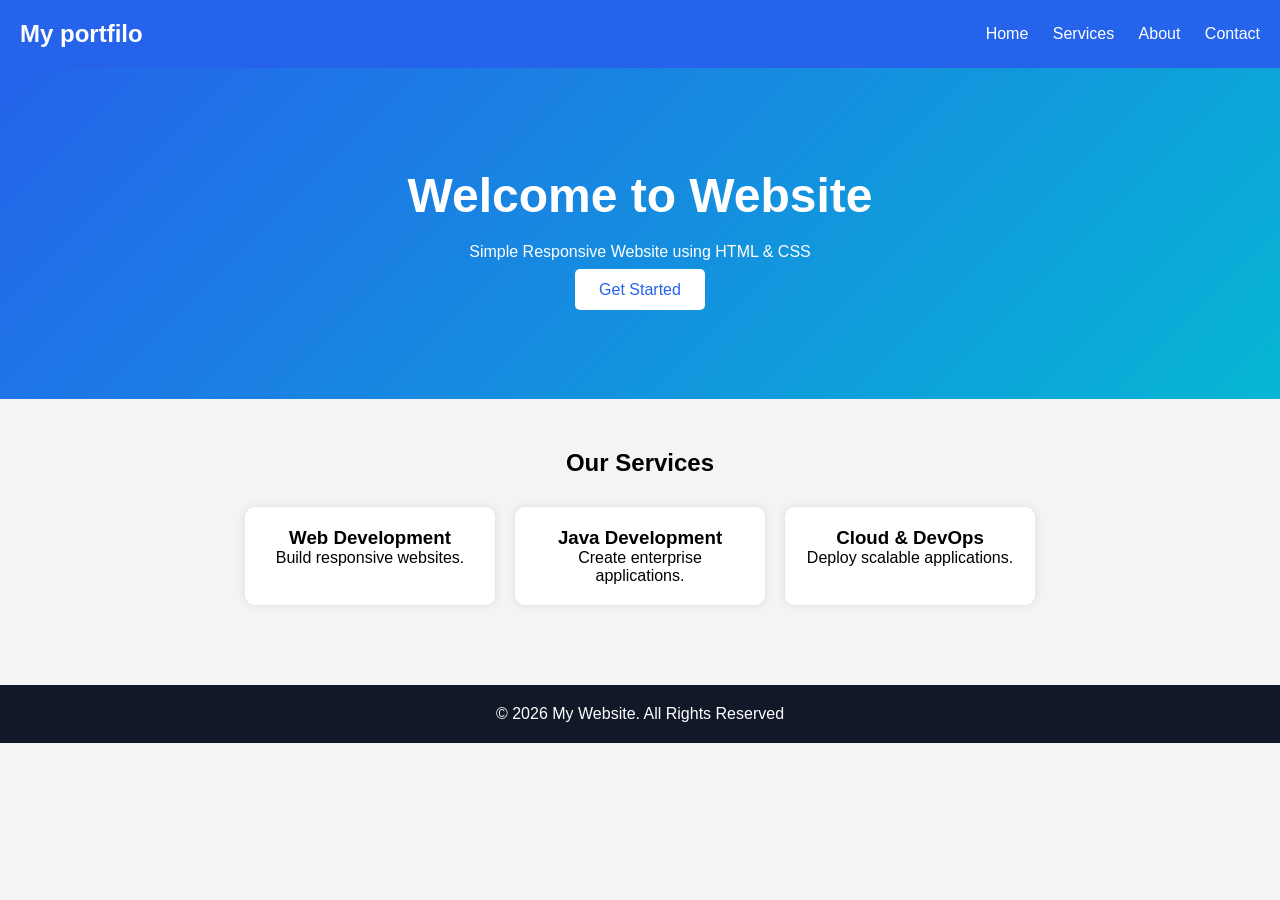
==== index.html @ 6df9118c "Fix footer copyright message formatting" ====
<!DOCTYPE html>
<html lang="en">
<head>
<meta charset="UTF-8">
<meta name="viewport" content="width=device-width, initial-scale=1.0">
<title>My Websit</title>

<style>
*{
    margin:0;
    padding:0;
    box-sizing:border-box;
    font-family:Arial,sans-serif;
}

body{
    background:#f4f4f4;
}

header{
    background:#2563eb;
    color:white;
    padding:20px;
    display:flex;
    justify-content:space-between;
    align-items:center;
}

nav a{
    color:white;
    text-decoration:none;
    margin-left:20px;
}

.hero{
    text-align:center;
    padding:100px 20px;
    background:linear-gradient(135deg,#2563eb,#06b6d4);
    color:white;
}

.hero h1{
    font-size:3rem;
}

.hero p{
    margin:20px 0;
}

.btn{
    background:white;
    color:#2563eb;
    padding:12px 24px;
    border-radius:5px;
    text-decoration:none;
}

.services{
    padding:50px 20px;
    text-align:center;
}

.cards{
    display:flex;
    justify-content:center;
    gap:20px;
    flex-wrap:wrap;
    margin-top:30px;
}

.card{
    background:white;
    padding:20px;
    width:250px;
    border-radius:10px;
    box-shadow:0 0 10px rgba(0,0,0,0.1);
}

footer{
    background:#111827;
    color:white;
    text-align:center;
    padding:20px;
    margin-top:30px;
}
</style>
</head>

<body>

<header>
    <h2>My portfilo</h2>

    <nav>
        <a href="#">Home</a>
        <a href="#">Services</a>
        <a href="#">About</a>
        <a href="#">Contact</a>
    </nav>
</header>

<section class="hero">
    <h1>Welcome to  Website</h1>
    <p>Simple Responsive Website using HTML & CSS</p>
    <a href="#" class="btn">Get Started</a>
</section>

<section class="services">
    <h2>Our Services</h2>

    <div class="cards">
        <div class="card">
            <h3>Web Development</h3>
            <p>Build responsive websites.</p>
        </div>

        <div class="card">
            <h3>Java Development</h3>
            <p>Create enterprise applications.</p>
        </div>

        <div class="card">
            <h3>Cloud & DevOps</h3>
            <p>Deploy scalable applications.</p>
        </div>
    </div>
</section>

<footer>
    <p>© 2026 My Website. All Rights Reserved</p>
</footer>

</body>
</html>
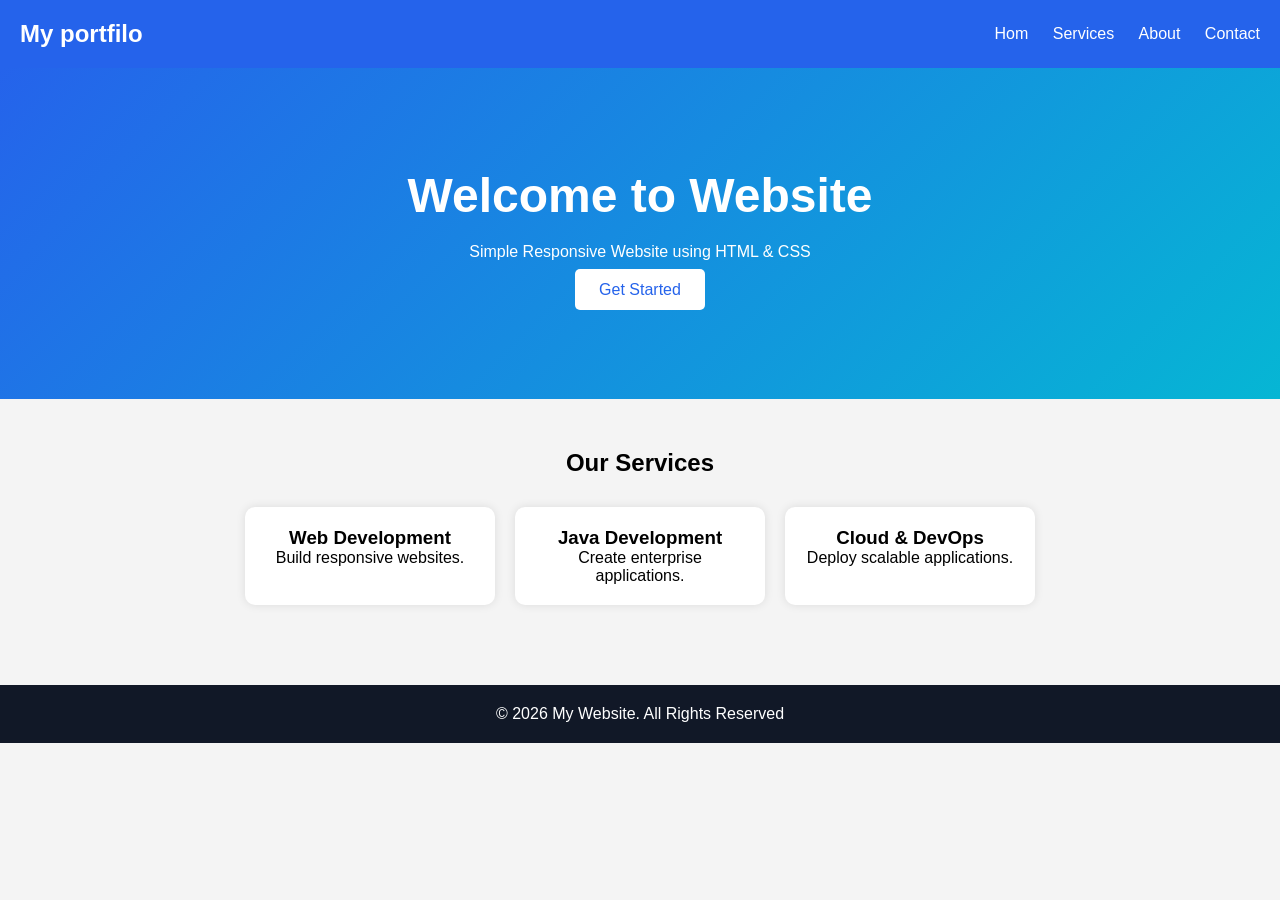
==== commit ccd22465: "Fix typo in navigation link from 'Home' to 'Hom'" ====
--- a/index.html
+++ b/index.html
@@ -3,7 +3,7 @@
 <head>
 <meta charset="UTF-8">
 <meta name="viewport" content="width=device-width, initial-scale=1.0">
-<title>My Websit</title>
+<title>My Website</title>
 
 <style>
 *{
@@ -92,7 +92,7 @@
     <h2>My portfilo</h2>
 
     <nav>
-        <a href="#">Home</a>
+        <a href="#">Hom</a>
         <a href="#">Services</a>
         <a href="#">About</a>
         <a href="#">Contact</a>
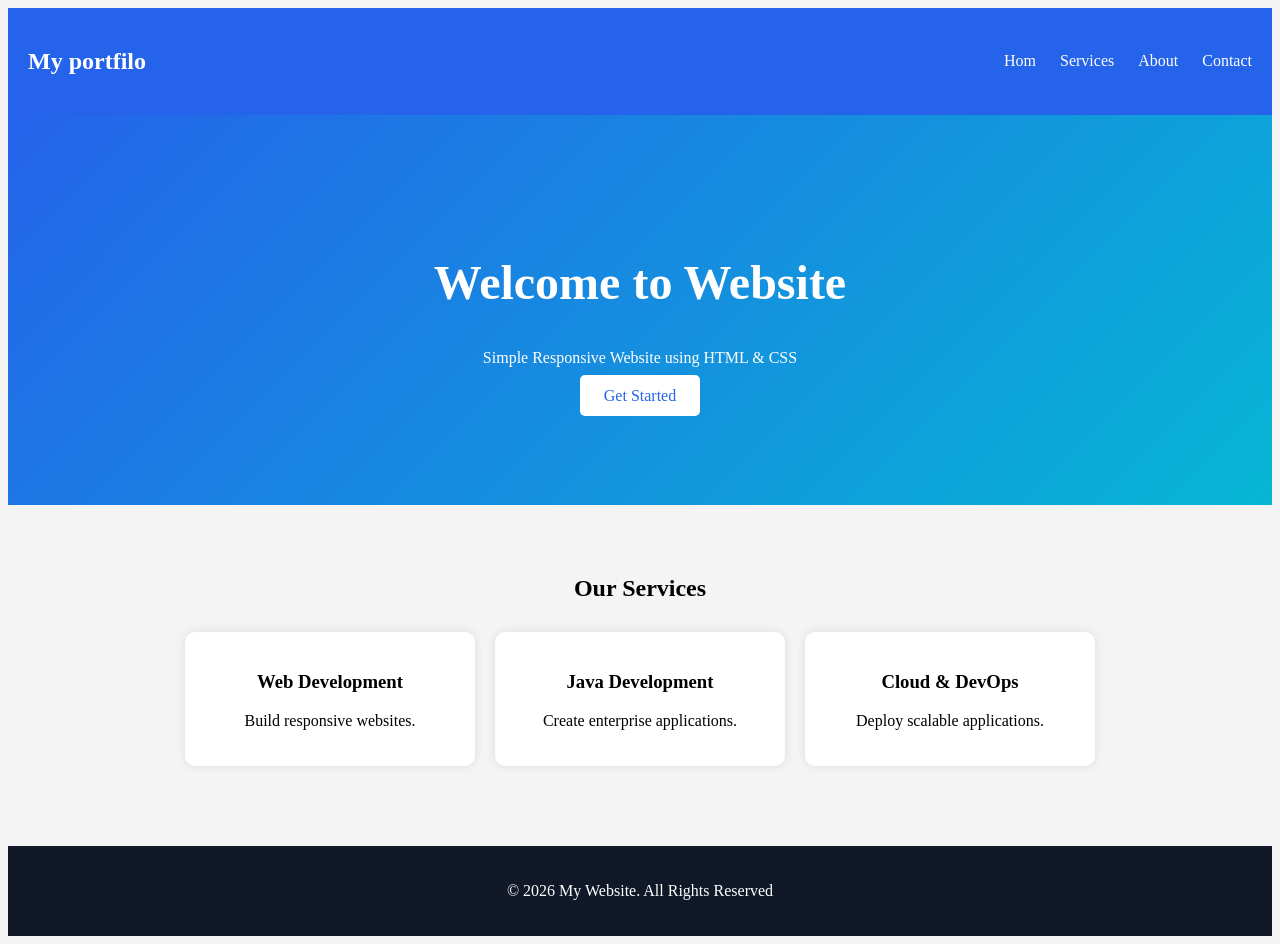
==== commit fbcde47e: "Fix style tag syntax in index.html" ====
--- a/index.html
+++ b/index.html
@@ -5,7 +5,7 @@
 <meta name="viewport" content="width=device-width, initial-scale=1.0">
 <title>My Website</title>
 
-<style>
+<style>//
 *{
     margin:0;
     padding:0;
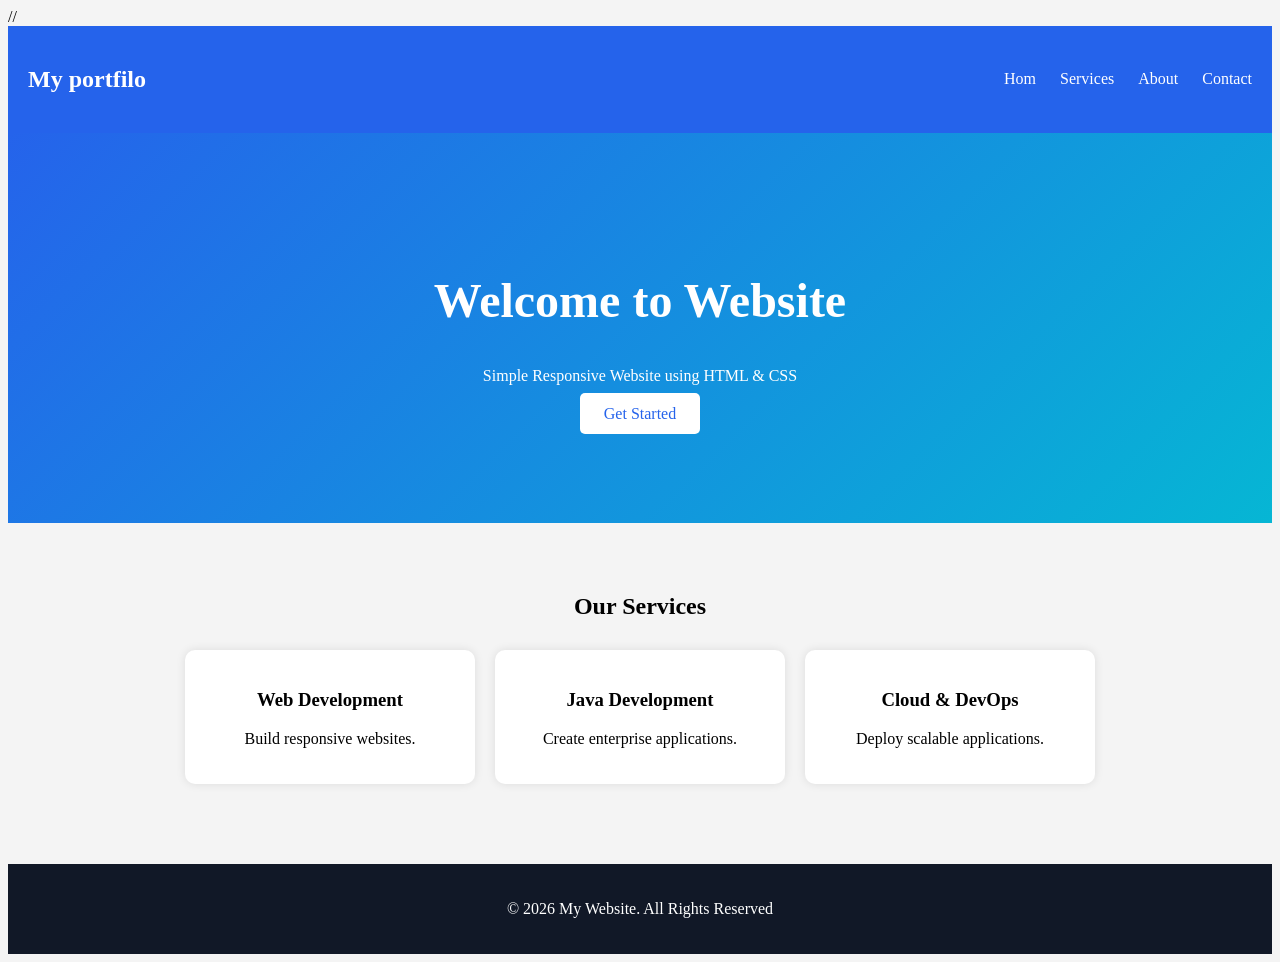
==== commit 189ea4e2: "Fix HTML syntax error in index.html" ====
--- a/index.html
+++ b/index.html
@@ -1,5 +1,5 @@
 <!DOCTYPE html>
-<html lang="en">
+<html lang="en">//
 <head>
 <meta charset="UTF-8">
 <meta name="viewport" content="width=device-width, initial-scale=1.0">
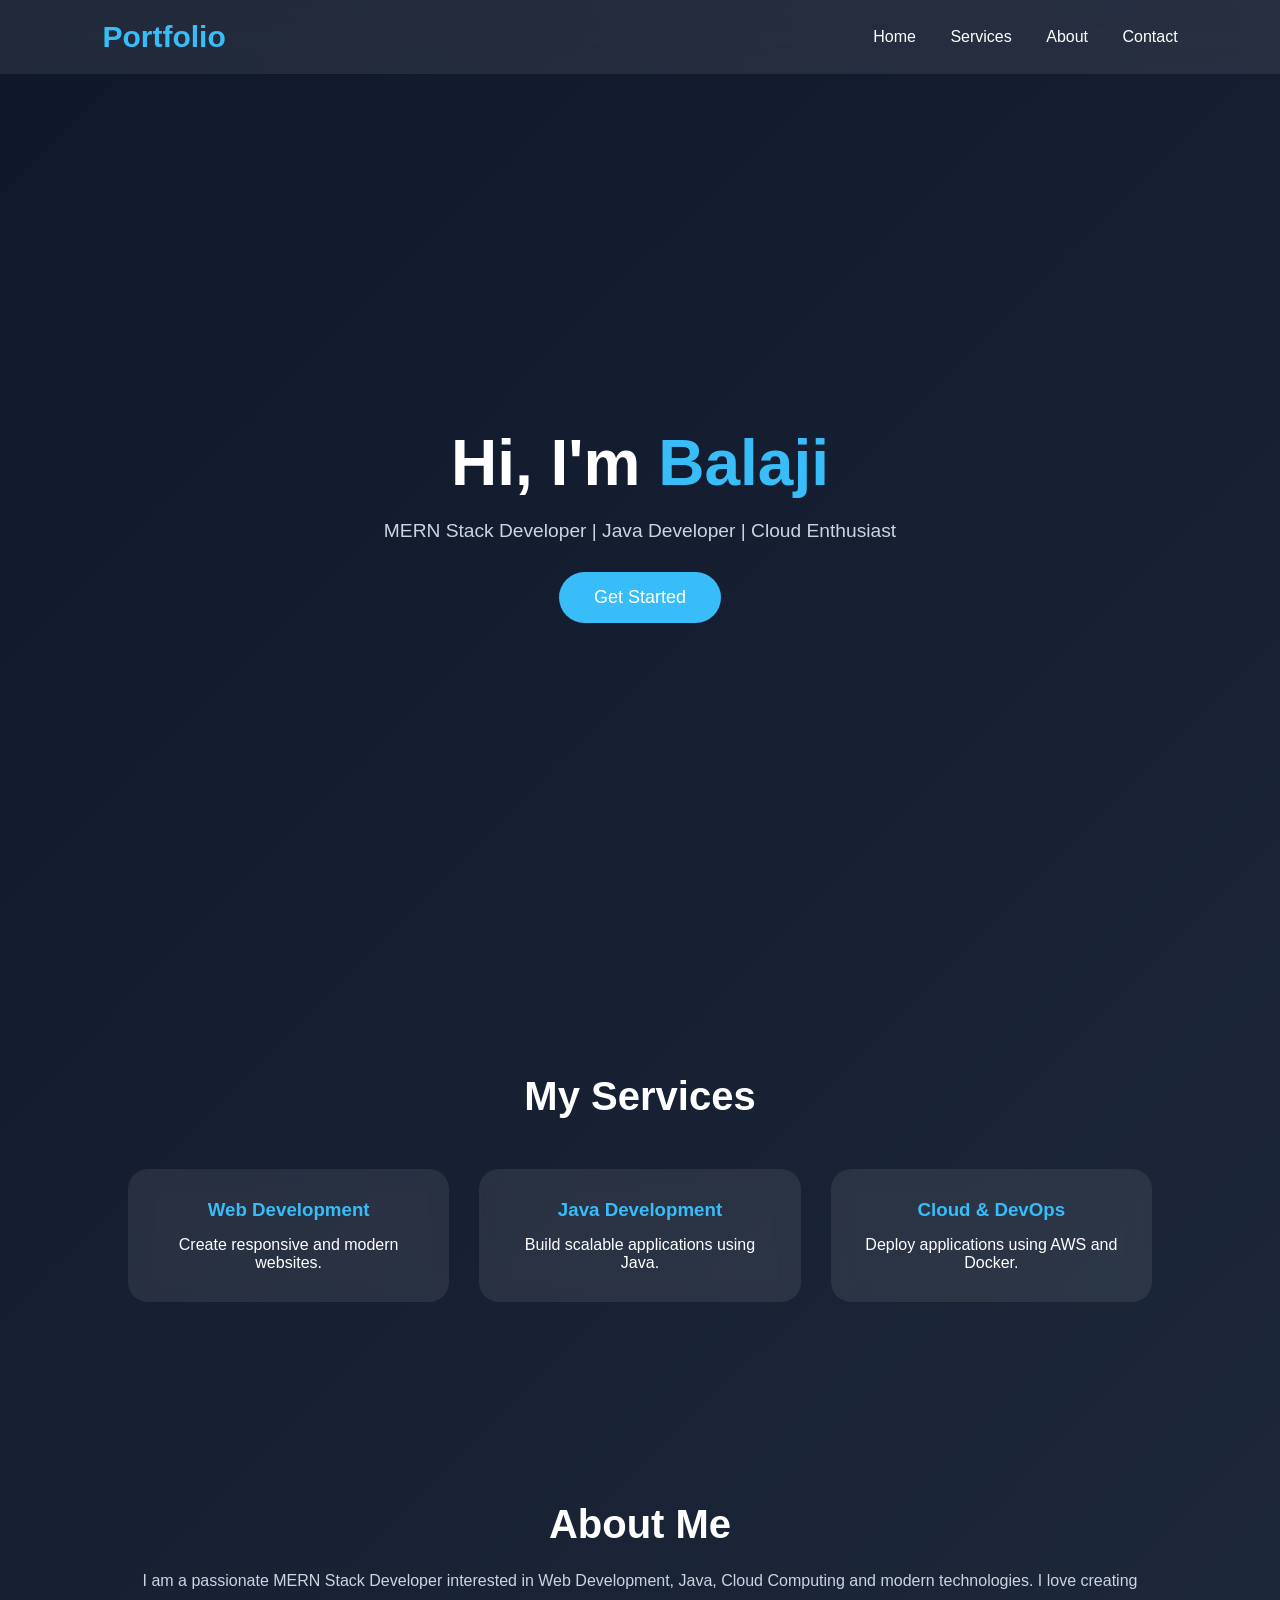
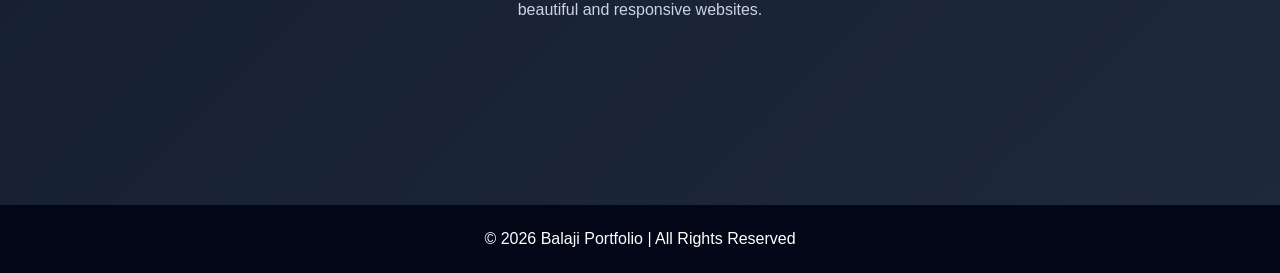
==== commit f2938040: "Revamp index.html for portfolio site" ====
--- a/index.html
+++ b/index.html
@@ -1,133 +1,248 @@
 <!DOCTYPE html>
-<html lang="en">//
+<html lang="en">
 <head>
 <meta charset="UTF-8">
 <meta name="viewport" content="width=device-width, initial-scale=1.0">
-<title>My Website</title>
-
-<style>//
+<title>My Portfolio</title>
+
+<style>
+
 *{
     margin:0;
     padding:0;
     box-sizing:border-box;
-    font-family:Arial,sans-serif;
+    font-family:'Segoe UI',sans-serif;
 }
 
 body{
-    background:#f4f4f4;
-}
+    background:linear-gradient(135deg,#0f172a,#1e293b);
+    color:white;
+}
+
+/* Navbar */
 
 header{
-    background:#2563eb;
-    color:white;
-    padding:20px;
     display:flex;
     justify-content:space-between;
     align-items:center;
+    padding:20px 8%;
+    background:rgba(255,255,255,0.08);
+    backdrop-filter:blur(15px);
+    position:sticky;
+    top:0;
+}
+
+.logo{
+    font-size:30px;
+    font-weight:bold;
+    color:#38bdf8;
 }
 
 nav a{
+    text-decoration:none;
     color:white;
-    text-decoration:none;
-    margin-left:20px;
-}
+    margin-left:30px;
+    transition:.3s;
+}
+
+nav a:hover{
+    color:#38bdf8;
+}
+
+/* Hero Section */
 
 .hero{
-    text-align:center;
-    padding:100px 20px;
-    background:linear-gradient(135deg,#2563eb,#06b6d4);
-    color:white;
-}
-
-.hero h1{
-    font-size:3rem;
-}
-
-.hero p{
-    margin:20px 0;
-}
-
-.btn{
-    background:white;
-    color:#2563eb;
-    padding:12px 24px;
-    border-radius:5px;
-    text-decoration:none;
-}
-
-.services{
-    padding:50px 20px;
-    text-align:center;
-}
-
-.cards{
+    min-height:100vh;
     display:flex;
     justify-content:center;
-    gap:20px;
-    flex-wrap:wrap;
-    margin-top:30px;
+    align-items:center;
+    text-align:center;
+    flex-direction:column;
+    padding:20px;
+}
+
+.hero h1{
+    font-size:4rem;
+    margin-bottom:20px;
+}
+
+.hero span{
+    color:#38bdf8;
+}
+
+.hero p{
+    color:#cbd5e1;
+    font-size:1.2rem;
+    margin-bottom:30px;
+}
+
+.btn{
+    padding:15px 35px;
+    background:#38bdf8;
+    border:none;
+    border-radius:50px;
+    text-decoration:none;
+    color:white;
+    font-size:18px;
+    transition:.3s;
+}
+
+.btn:hover{
+    transform:scale(1.05);
+}
+
+/* Services */
+
+.services{
+    padding:100px 10%;
+}
+
+.services h2{
+    text-align:center;
+    font-size:40px;
+    margin-bottom:50px;
+}
+
+.cards{
+    display:grid;
+    grid-template-columns:repeat(auto-fit,minmax(280px,1fr));
+    gap:30px;
 }
 
 .card{
-    background:white;
-    padding:20px;
-    width:250px;
-    border-radius:10px;
-    box-shadow:0 0 10px rgba(0,0,0,0.1);
-}
+    background:rgba(255,255,255,0.08);
+    backdrop-filter:blur(10px);
+    border-radius:20px;
+    padding:30px;
+    text-align:center;
+    transition:.4s;
+}
+
+.card:hover{
+    transform:translateY(-10px);
+    box-shadow:0 0 20px #38bdf8;
+}
+
+.card h3{
+    color:#38bdf8;
+    margin-bottom:15px;
+}
+
+/* About */
+
+.about{
+    padding:100px 10%;
+    text-align:center;
+}
+
+.about h2{
+    font-size:40px;
+    margin-bottom:20px;
+}
+
+.about p{
+    color:#cbd5e1;
+    line-height:1.8;
+}
+
+/* Footer */
 
 footer{
-    background:#111827;
-    color:white;
-    text-align:center;
-    padding:20px;
-    margin-top:30px;
-}
+    background:#020617;
+    text-align:center;
+    padding:25px;
+    margin-top:80px;
+}
+
+/* Mobile */
+
+@media(max-width:768px){
+
+header{
+    flex-direction:column;
+}
+
+nav{
+    margin-top:20px;
+}
+
+.hero h1{
+    font-size:2.5rem;
+}
+
+}
+
 </style>
+
 </head>
-
 <body>
 
 <header>
-    <h2>My portfilo</h2>
-
-    <nav>
-        <a href="#">Hom</a>
-        <a href="#">Services</a>
-        <a href="#">About</a>
-        <a href="#">Contact</a>
-    </nav>
+
+<div class="logo">Portfolio</div>
+
+<nav>
+<a href="#">Home</a>
+<a href="#">Services</a>
+<a href="#">About</a>
+<a href="#">Contact</a>
+</nav>
+
 </header>
 
 <section class="hero">
-    <h1>Welcome to  Website</h1>
-    <p>Simple Responsive Website using HTML & CSS</p>
-    <a href="#" class="btn">Get Started</a>
+
+<h1>Hi, I'm <span>Balaji</span></h1>
+
+<p>
+MERN Stack Developer | Java Developer | Cloud Enthusiast
+</p>
+
+<a href="#" class="btn">Get Started</a>
+
 </section>
 
 <section class="services">
-    <h2>Our Services</h2>
-
-    <div class="cards">
-        <div class="card">
-            <h3>Web Development</h3>
-            <p>Build responsive websites.</p>
-        </div>
-
-        <div class="card">
-            <h3>Java Development</h3>
-            <p>Create enterprise applications.</p>
-        </div>
-
-        <div class="card">
-            <h3>Cloud & DevOps</h3>
-            <p>Deploy scalable applications.</p>
-        </div>
-    </div>
+
+<h2>My Services</h2>
+
+<div class="cards">
+
+<div class="card">
+<h3>Web Development</h3>
+<p>Create responsive and modern websites.</p>
+</div>
+
+<div class="card">
+<h3>Java Development</h3>
+<p>Build scalable applications using Java.</p>
+</div>
+
+<div class="card">
+<h3>Cloud & DevOps</h3>
+<p>Deploy applications using AWS and Docker.</p>
+</div>
+
+</div>
+
 </section>
 
+<section class="about">
+
+<h2>About Me</h2>
+
+<p>
+I am a passionate MERN Stack Developer interested in Web Development,
+Java, Cloud Computing and modern technologies. I love creating
+beautiful and responsive websites.
+</p>
+
+</section>
+
 <footer>
-    <p>© 2026 My Website. All Rights Reserved</p>
+
+<p>© 2026 Balaji Portfolio | All Rights Reserved</p>
+
 </footer>
 
 </body>
